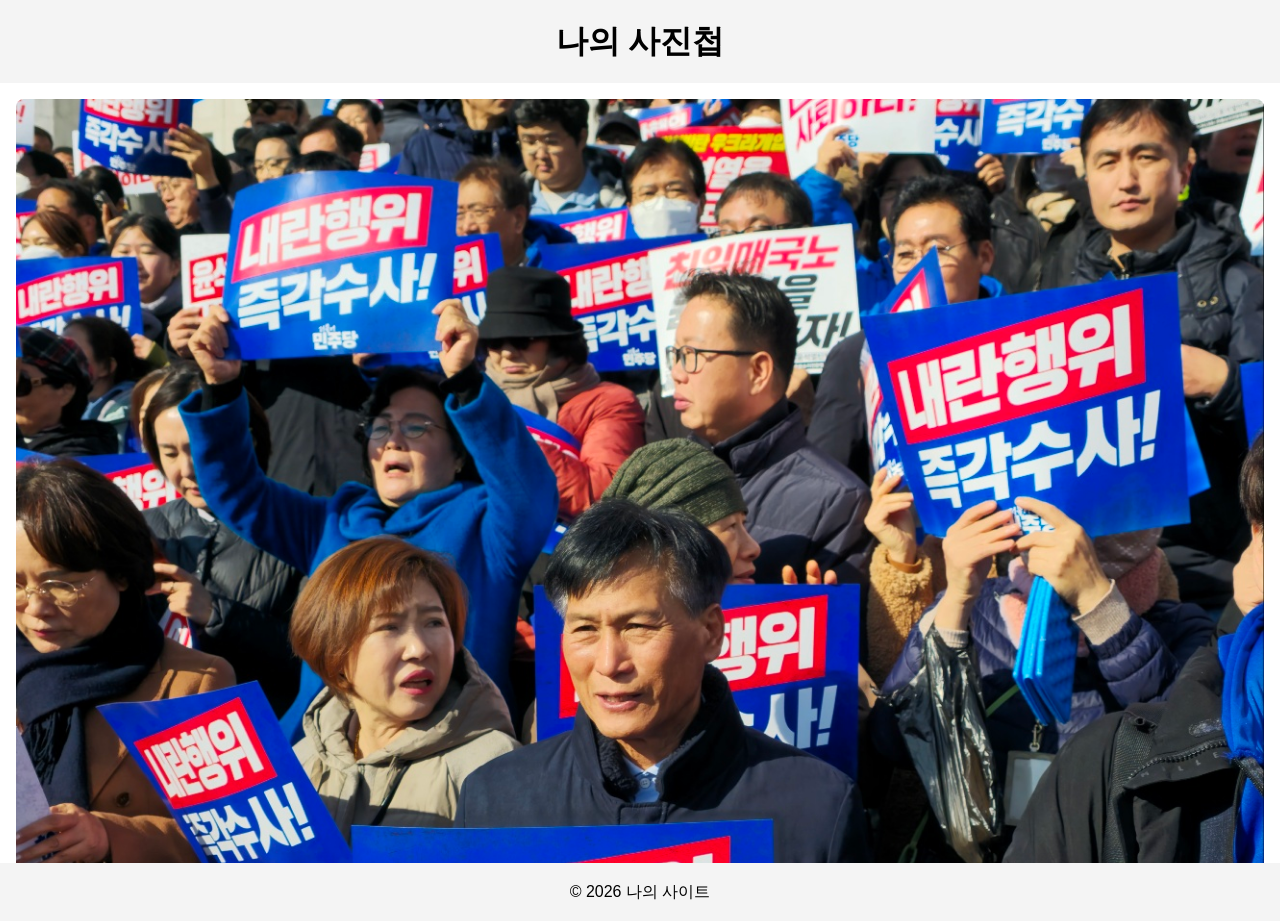
==== index.html @ a98eba6e "Add root index.html redirecting to /site" ====
<!DOCTYPE html>
<html lang="ko">
<head>
    <meta charset="UTF-8">
    <meta http-equiv="refresh" content="0; url=site/index.html">
    <title>Redirecting...</title>
</head>
<body>
    <p>페이지 이동 중입니다. <a href="site/index.html">여기</a>를 클릭하세요.</p>
</body>
</html>
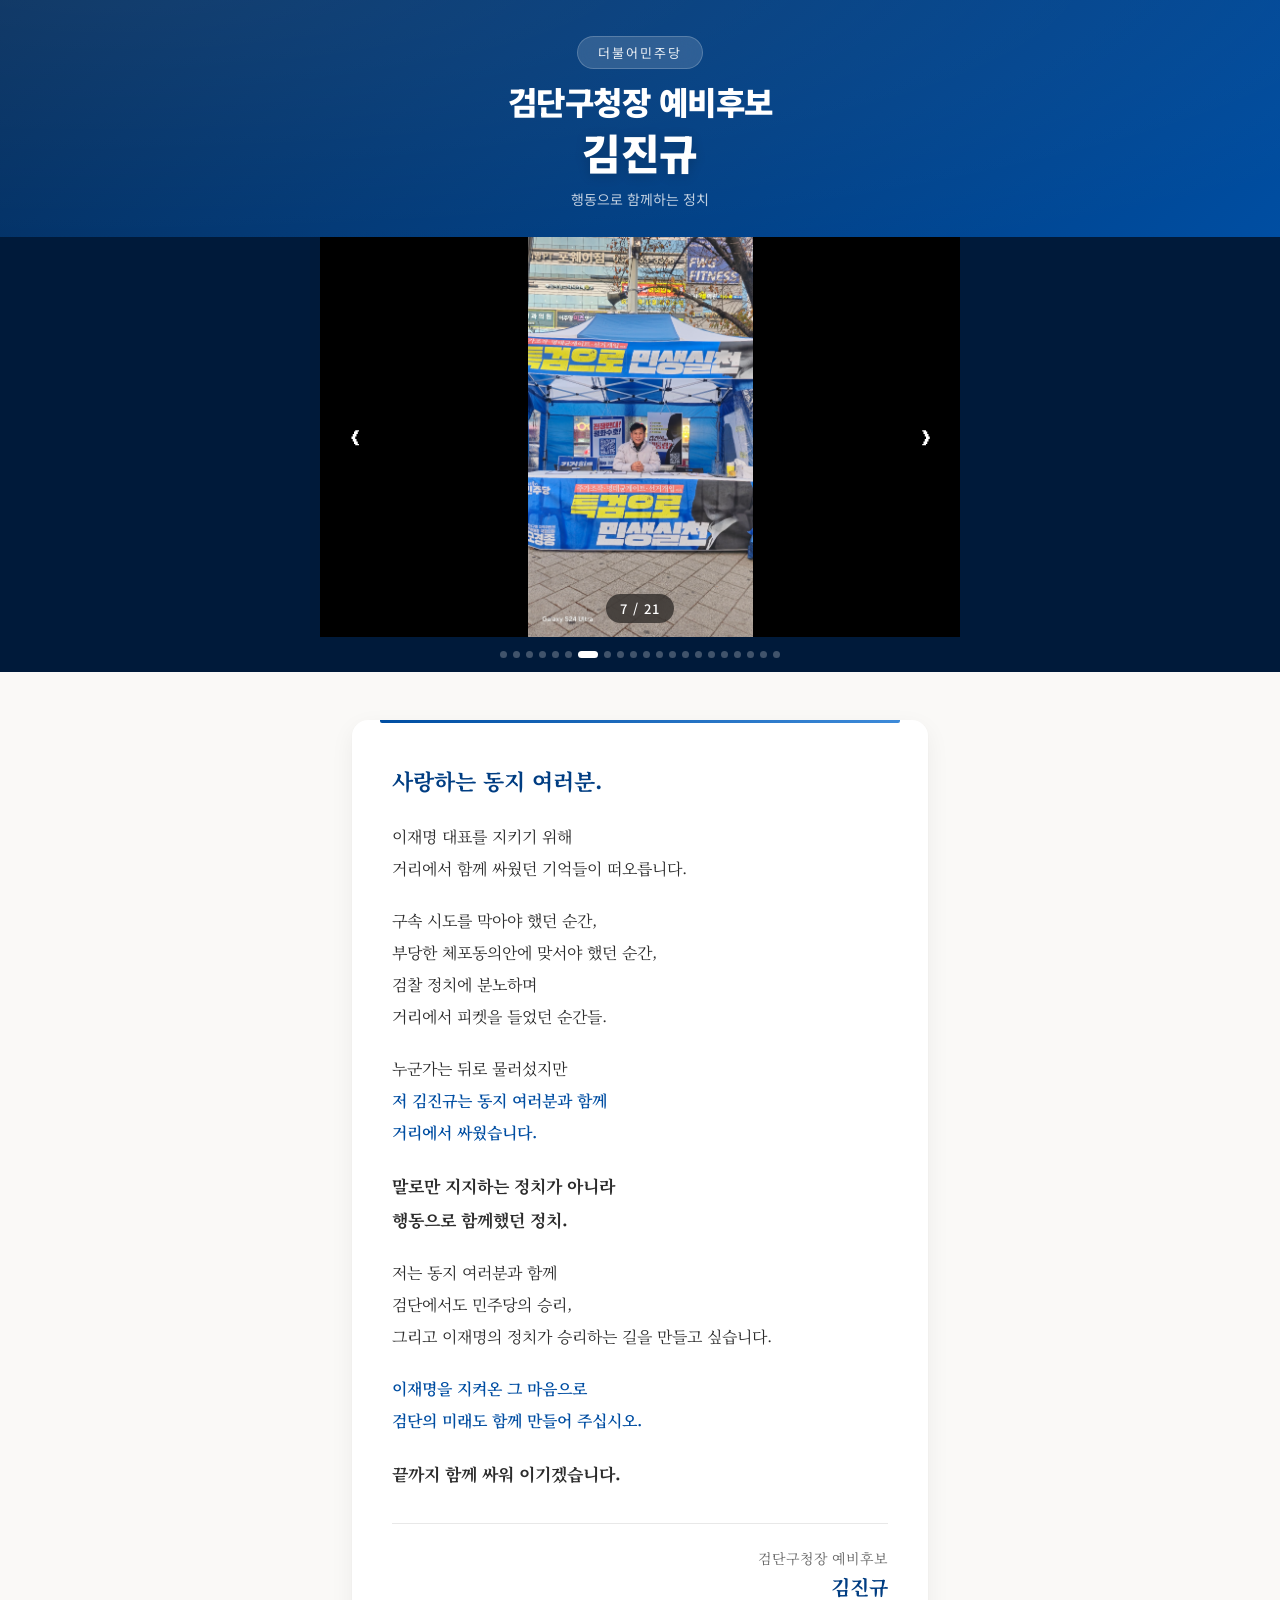
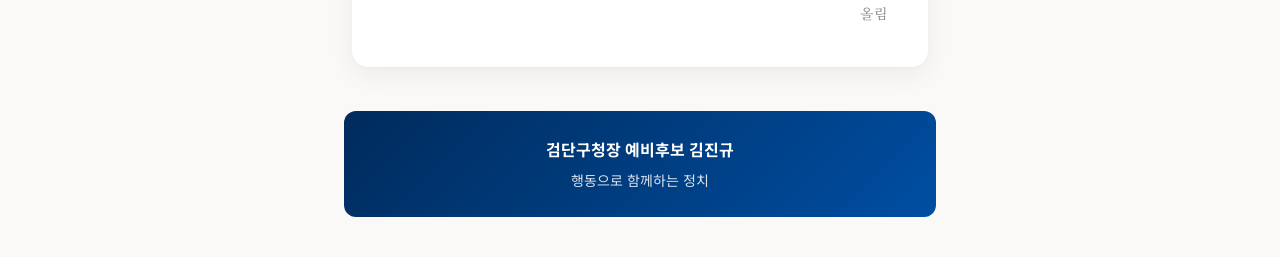
==== commit 3236449d: "검단구청장 예비후보 김진규 랜딩페이지 전면 리디자인 기존 site/ 하위 구조를 제거하고 루트 index.html 단일 파일로 재구성. 사진 슬라이더(스와이프/자동재생) + 동지 " ====
--- a/index.html
+++ b/index.html
@@ -2,10 +2,603 @@
 <html lang="ko">
 <head>
     <meta charset="UTF-8">
-    <meta http-equiv="refresh" content="0; url=site/index.html">
-    <title>Redirecting...</title>
+    <meta name="viewport" content="width=device-width, initial-scale=1.0, user-scalable=no">
+    <title>검단구청장 예비후보 김진규</title>
+    <meta name="description" content="행동으로 함께하는 정치 - 검단구청장 예비후보 김진규">
+    <meta property="og:title" content="검단구청장 예비후보 김진규">
+    <meta property="og:description" content="행동으로 함께하는 정치 - 끝까지 함께 싸워 이기겠습니다.">
+    <meta property="og:type" content="website">
+    <style>
+        @import url('https://fonts.googleapis.com/css2?family=Noto+Sans+KR:wght@400;500;700;900&family=Noto+Serif+KR:wght@400;600;700&display=swap');
+
+        * {
+            margin: 0;
+            padding: 0;
+            box-sizing: border-box;
+        }
+
+        :root {
+            --blue-900: #001a3a;
+            --blue-800: #002b5c;
+            --blue-700: #003d82;
+            --blue-600: #004EA2;
+            --blue-500: #1a6abf;
+            --blue-400: #3d8ad9;
+            --blue-100: #dbeafe;
+            --gold: #d4a843;
+            --warm-white: #faf9f7;
+        }
+
+        html {
+            scroll-behavior: smooth;
+        }
+
+        body {
+            font-family: 'Noto Sans KR', sans-serif;
+            background: var(--warm-white);
+            color: #1a1a1a;
+            overflow-x: hidden;
+            -webkit-font-smoothing: antialiased;
+        }
+
+        /* ===== HEADER ===== */
+        .header {
+            background: linear-gradient(135deg, var(--blue-800) 0%, var(--blue-600) 100%);
+            padding: 24px 20px 20px;
+            text-align: center;
+            position: relative;
+            overflow: hidden;
+        }
+
+        .header::before {
+            content: '';
+            position: absolute;
+            top: -50%;
+            left: -50%;
+            width: 200%;
+            height: 200%;
+            background: radial-gradient(ellipse at 30% 20%, rgba(255,255,255,0.08) 0%, transparent 60%);
+            pointer-events: none;
+        }
+
+        .header-badge {
+            display: inline-block;
+            background: rgba(255,255,255,0.15);
+            backdrop-filter: blur(10px);
+            border: 1px solid rgba(255,255,255,0.2);
+            border-radius: 50px;
+            padding: 6px 20px;
+            font-size: 13px;
+            color: rgba(255,255,255,0.9);
+            letter-spacing: 2px;
+            margin-bottom: 12px;
+        }
+
+        .header h1 {
+            font-family: 'Noto Sans KR', sans-serif;
+            font-weight: 900;
+            font-size: 28px;
+            color: #fff;
+            letter-spacing: -0.5px;
+            line-height: 1.3;
+        }
+
+        .header h1 .name {
+            font-size: 36px;
+            display: block;
+            margin-top: 2px;
+            text-shadow: 0 2px 12px rgba(0,0,0,0.2);
+        }
+
+        .header-sub {
+            margin-top: 10px;
+            font-size: 14px;
+            color: rgba(255,255,255,0.75);
+            font-weight: 400;
+        }
+
+        /* ===== SLIDER ===== */
+        .slider-section {
+            background: var(--blue-900);
+            position: relative;
+        }
+
+        .slider-container {
+            position: relative;
+            width: 100%;
+            max-width: 640px;
+            margin: 0 auto;
+            overflow: hidden;
+            touch-action: pan-y;
+            aspect-ratio: 4/3;
+            background: #000;
+        }
+
+        .slider-track {
+            display: flex;
+            transition: transform 0.4s cubic-bezier(0.25, 0.1, 0.25, 1);
+            height: 100%;
+        }
+
+        .slider-track.dragging {
+            transition: none;
+        }
+
+        .slide {
+            min-width: 100%;
+            height: 100%;
+            display: flex;
+            align-items: center;
+            justify-content: center;
+            background: #000;
+        }
+
+        .slide img {
+            width: 100%;
+            height: 100%;
+            object-fit: contain;
+            user-select: none;
+            -webkit-user-drag: none;
+        }
+
+        .slider-btn {
+            position: absolute;
+            top: 50%;
+            transform: translateY(-50%);
+            width: 44px;
+            height: 44px;
+            border-radius: 50%;
+            border: none;
+            background: rgba(0,0,0,0.45);
+            backdrop-filter: blur(8px);
+            color: #fff;
+            font-size: 20px;
+            cursor: pointer;
+            z-index: 10;
+            display: flex;
+            align-items: center;
+            justify-content: center;
+            transition: background 0.2s, transform 0.2s;
+        }
+
+        .slider-btn:hover {
+            background: rgba(0,0,0,0.7);
+            transform: translateY(-50%) scale(1.05);
+        }
+
+        .slider-btn:active {
+            transform: translateY(-50%) scale(0.95);
+        }
+
+        .slider-btn.prev { left: 12px; }
+        .slider-btn.next { right: 12px; }
+
+        .slider-counter {
+            position: absolute;
+            bottom: 14px;
+            left: 50%;
+            transform: translateX(-50%);
+            background: rgba(0,0,0,0.55);
+            backdrop-filter: blur(8px);
+            color: #fff;
+            font-size: 13px;
+            font-weight: 500;
+            padding: 5px 14px;
+            border-radius: 20px;
+            z-index: 10;
+            letter-spacing: 1px;
+        }
+
+        .slider-dots {
+            display: flex;
+            justify-content: center;
+            gap: 6px;
+            padding: 14px 20px;
+            background: var(--blue-900);
+            flex-wrap: wrap;
+        }
+
+        .slider-dot {
+            width: 7px;
+            height: 7px;
+            border-radius: 50%;
+            background: rgba(255,255,255,0.25);
+            border: none;
+            cursor: pointer;
+            transition: all 0.3s;
+            padding: 0;
+        }
+
+        .slider-dot.active {
+            background: #fff;
+            width: 20px;
+            border-radius: 4px;
+        }
+
+        /* ===== LETTER ===== */
+        .letter-section {
+            max-width: 640px;
+            margin: 0 auto;
+            padding: 40px 24px 20px;
+        }
+
+        .letter-card {
+            background: #fff;
+            border-radius: 16px;
+            padding: 36px 28px;
+            box-shadow:
+                0 1px 3px rgba(0,0,0,0.04),
+                0 8px 24px rgba(0,0,0,0.06);
+            position: relative;
+        }
+
+        .letter-card::before {
+            content: '';
+            position: absolute;
+            top: 0;
+            left: 28px;
+            right: 28px;
+            height: 3px;
+            background: linear-gradient(90deg, var(--blue-600), var(--blue-400));
+            border-radius: 0 0 2px 2px;
+        }
+
+        .letter-greeting {
+            font-family: 'Noto Serif KR', serif;
+            font-size: 22px;
+            font-weight: 700;
+            color: var(--blue-700);
+            margin-bottom: 24px;
+            line-height: 1.5;
+        }
+
+        .letter-body {
+            font-family: 'Noto Serif KR', serif;
+            font-size: 16px;
+            line-height: 2;
+            color: #2c2c2c;
+            word-break: keep-all;
+        }
+
+        .letter-body p {
+            margin-bottom: 20px;
+        }
+
+        .letter-body .highlight {
+            color: var(--blue-600);
+            font-weight: 600;
+        }
+
+        .letter-body .emphasis {
+            font-weight: 700;
+            font-size: 17px;
+        }
+
+        .letter-sign {
+            margin-top: 32px;
+            padding-top: 24px;
+            border-top: 1px solid #e8e8e8;
+            text-align: right;
+            font-family: 'Noto Serif KR', serif;
+        }
+
+        .letter-sign .role {
+            font-size: 14px;
+            color: #666;
+            margin-bottom: 4px;
+        }
+
+        .letter-sign .name {
+            font-size: 20px;
+            font-weight: 700;
+            color: var(--blue-700);
+        }
+
+        .letter-sign .olim {
+            font-size: 14px;
+            color: #888;
+            margin-top: 2px;
+        }
+
+        /* ===== FOOTER ===== */
+        .footer {
+            max-width: 640px;
+            margin: 0 auto;
+            padding: 20px 24px 40px;
+        }
+
+        .footer-inner {
+            background: linear-gradient(135deg, var(--blue-800), var(--blue-600));
+            border-radius: 12px;
+            padding: 24px;
+            text-align: center;
+            color: rgba(255,255,255,0.85);
+            font-size: 14px;
+            line-height: 1.8;
+        }
+
+        .footer-inner strong {
+            color: #fff;
+            font-size: 16px;
+            display: block;
+            margin-bottom: 4px;
+        }
+
+        /* ===== RESPONSIVE ===== */
+        @media (max-width: 420px) {
+            .header h1 { font-size: 22px; }
+            .header h1 .name { font-size: 30px; }
+            .letter-card { padding: 28px 22px; }
+            .letter-greeting { font-size: 20px; }
+            .letter-body { font-size: 15px; }
+            .slider-btn { width: 38px; height: 38px; font-size: 17px; }
+        }
+
+        @media (min-width: 641px) {
+            .slider-container { aspect-ratio: 16/10; }
+            .header { padding: 36px 20px 28px; }
+            .header h1 { font-size: 32px; }
+            .header h1 .name { font-size: 42px; }
+            .letter-section { padding: 48px 32px 24px; }
+            .letter-card { padding: 44px 40px; }
+        }
+
+        /* Preload animation */
+        .fade-in {
+            opacity: 0;
+            transform: translateY(20px);
+            animation: fadeUp 0.6s ease forwards;
+        }
+
+        .fade-in.delay-1 { animation-delay: 0.15s; }
+        .fade-in.delay-2 { animation-delay: 0.3s; }
+
+        @keyframes fadeUp {
+            to {
+                opacity: 1;
+                transform: translateY(0);
+            }
+        }
+    </style>
 </head>
 <body>
-    <p>페이지 이동 중입니다. <a href="site/index.html">여기</a>를 클릭하세요.</p>
+
+    <!-- HEADER -->
+    <header class="header">
+        <div class="header-badge">더불어민주당</div>
+        <h1>
+            검단구청장 예비후보
+            <span class="name">김진규</span>
+        </h1>
+        <p class="header-sub">행동으로 함께하는 정치</p>
+    </header>
+
+    <!-- PHOTO SLIDER -->
+    <section class="slider-section">
+        <div class="slider-container" id="slider">
+            <div class="slider-track" id="sliderTrack">
+                <div class="slide"><img src="images/KakaoTalk_20260310_152317696.jpg" alt="거리에서 함께한 순간 1" loading="eager"></div>
+                <div class="slide"><img src="images/KakaoTalk_20260310_152317696_01.jpg" alt="거리에서 함께한 순간 2" loading="lazy"></div>
+                <div class="slide"><img src="images/KakaoTalk_20260310_152317696_02.jpg" alt="거리에서 함께한 순간 3" loading="lazy"></div>
+                <div class="slide"><img src="images/KakaoTalk_20260310_152317696_03.jpg" alt="거리에서 함께한 순간 4" loading="lazy"></div>
+                <div class="slide"><img src="images/KakaoTalk_20260310_152317696_04.jpg" alt="거리에서 함께한 순간 5" loading="lazy"></div>
+                <div class="slide"><img src="images/KakaoTalk_20260310_152317696_05.jpg" alt="거리에서 함께한 순간 6" loading="lazy"></div>
+                <div class="slide"><img src="images/KakaoTalk_20260310_152317696_06.jpg" alt="거리에서 함께한 순간 7" loading="lazy"></div>
+                <div class="slide"><img src="images/KakaoTalk_20260310_152317696_07.jpg" alt="거리에서 함께한 순간 8" loading="lazy"></div>
+                <div class="slide"><img src="images/KakaoTalk_20260310_152317696_08.jpg" alt="거리에서 함께한 순간 9" loading="lazy"></div>
+                <div class="slide"><img src="images/KakaoTalk_20260310_152317696_09.jpg" alt="거리에서 함께한 순간 10" loading="lazy"></div>
+                <div class="slide"><img src="images/KakaoTalk_20260310_152317696_10.jpg" alt="거리에서 함께한 순간 11" loading="lazy"></div>
+                <div class="slide"><img src="images/KakaoTalk_20260310_152317696_11.jpg" alt="거리에서 함께한 순간 12" loading="lazy"></div>
+                <div class="slide"><img src="images/KakaoTalk_20260310_152317696_12.jpg" alt="거리에서 함께한 순간 13" loading="lazy"></div>
+                <div class="slide"><img src="images/KakaoTalk_20260310_152317696_13.jpg" alt="거리에서 함께한 순간 14" loading="lazy"></div>
+                <div class="slide"><img src="images/KakaoTalk_20260310_152317696_14.jpg" alt="거리에서 함께한 순간 15" loading="lazy"></div>
+                <div class="slide"><img src="images/KakaoTalk_20260310_152317696_15.jpg" alt="거리에서 함께한 순간 16" loading="lazy"></div>
+                <div class="slide"><img src="images/KakaoTalk_20260310_152317696_16.jpg" alt="거리에서 함께한 순간 17" loading="lazy"></div>
+                <div class="slide"><img src="images/KakaoTalk_20260310_152317696_17.jpg" alt="거리에서 함께한 순간 18" loading="lazy"></div>
+                <div class="slide"><img src="images/KakaoTalk_20260310_152317696_18.jpg" alt="거리에서 함께한 순간 19" loading="lazy"></div>
+                <div class="slide"><img src="images/KakaoTalk_20260310_152317696_19.jpg" alt="거리에서 함께한 순간 20" loading="lazy"></div>
+                <div class="slide"><img src="images/KakaoTalk_20260310_152317696_20.jpg" alt="거리에서 함께한 순간 21" loading="lazy"></div>
+            </div>
+            <button class="slider-btn prev" id="prevBtn" aria-label="이전 사진">&#10094;</button>
+            <button class="slider-btn next" id="nextBtn" aria-label="다음 사진">&#10095;</button>
+            <div class="slider-counter" id="counter">1 / 21</div>
+        </div>
+        <div class="slider-dots" id="dots"></div>
+    </section>
+
+    <!-- LETTER -->
+    <section class="letter-section">
+        <div class="letter-card fade-in">
+            <div class="letter-greeting">
+                사랑하는 동지 여러분.
+            </div>
+            <div class="letter-body">
+                <p>
+                    이재명 대표를 지키기 위해<br>
+                    거리에서 함께 싸웠던 기억들이 떠오릅니다.
+                </p>
+                <p>
+                    구속 시도를 막아야 했던 순간,<br>
+                    부당한 체포동의안에 맞서야 했던 순간,<br>
+                    검찰 정치에 분노하며<br>
+                    거리에서 피켓을 들었던 순간들.
+                </p>
+                <p>
+                    누군가는 뒤로 물러섰지만<br>
+                    <span class="highlight">저 김진규는 동지 여러분과 함께<br>
+                    거리에서 싸웠습니다.</span>
+                </p>
+                <p class="emphasis">
+                    말로만 지지하는 정치가 아니라<br>
+                    행동으로 함께했던 정치.
+                </p>
+                <p>
+                    저는 동지 여러분과 함께<br>
+                    검단에서도 민주당의 승리,<br>
+                    그리고 이재명의 정치가 승리하는 길을 만들고 싶습니다.
+                </p>
+                <p>
+                    <span class="highlight">이재명을 지켜온 그 마음으로<br>
+                    검단의 미래도 함께 만들어 주십시오.</span>
+                </p>
+                <p class="emphasis">
+                    끝까지 함께 싸워 이기겠습니다.
+                </p>
+            </div>
+            <div class="letter-sign">
+                <div class="role">검단구청장 예비후보</div>
+                <div class="name">김진규</div>
+                <div class="olim">올림</div>
+            </div>
+        </div>
+    </section>
+
+    <!-- FOOTER -->
+    <footer class="footer">
+        <div class="footer-inner fade-in delay-2">
+            <strong>검단구청장 예비후보 김진규</strong>
+            행동으로 함께하는 정치
+        </div>
+    </footer>
+
+    <script>
+        (function() {
+            const track = document.getElementById('sliderTrack');
+            const slider = document.getElementById('slider');
+            const counter = document.getElementById('counter');
+            const dotsContainer = document.getElementById('dots');
+            const totalSlides = 21;
+            let currentIndex = 0;
+            let startX = 0;
+            let currentTranslate = 0;
+            let prevTranslate = 0;
+            let isDragging = false;
+            let animationId = null;
+            let autoPlayTimer = null;
+
+            // Create dots
+            for (let i = 0; i < totalSlides; i++) {
+                const dot = document.createElement('button');
+                dot.className = 'slider-dot' + (i === 0 ? ' active' : '');
+                dot.setAttribute('aria-label', '사진 ' + (i + 1));
+                dot.addEventListener('click', function() { goTo(i); });
+                dotsContainer.appendChild(dot);
+            }
+
+            function updateUI() {
+                counter.textContent = (currentIndex + 1) + ' / ' + totalSlides;
+                const dots = dotsContainer.querySelectorAll('.slider-dot');
+                dots.forEach(function(d, i) {
+                    d.className = 'slider-dot' + (i === currentIndex ? ' active' : '');
+                });
+            }
+
+            function goTo(index) {
+                if (index < 0) index = totalSlides - 1;
+                if (index >= totalSlides) index = 0;
+                currentIndex = index;
+                const offset = -currentIndex * slider.offsetWidth;
+                track.style.transform = 'translateX(' + offset + 'px)';
+                prevTranslate = offset;
+                updateUI();
+                resetAutoPlay();
+            }
+
+            // Navigation buttons
+            document.getElementById('prevBtn').addEventListener('click', function() { goTo(currentIndex - 1); });
+            document.getElementById('nextBtn').addEventListener('click', function() { goTo(currentIndex + 1); });
+
+            // Touch / Mouse events
+            function getPositionX(e) {
+                return e.type.includes('mouse') ? e.pageX : e.touches[0].clientX;
+            }
+
+            function touchStart(e) {
+                isDragging = true;
+                startX = getPositionX(e);
+                track.classList.add('dragging');
+                if (animationId) cancelAnimationFrame(animationId);
+                clearAutoPlay();
+            }
+
+            function touchMove(e) {
+                if (!isDragging) return;
+                var currentX = getPositionX(e);
+                var diff = currentX - startX;
+                currentTranslate = prevTranslate + diff;
+                track.style.transform = 'translateX(' + currentTranslate + 'px)';
+            }
+
+            function touchEnd() {
+                isDragging = false;
+                track.classList.remove('dragging');
+                var movedBy = currentTranslate - prevTranslate;
+                var threshold = slider.offsetWidth * 0.15;
+                if (movedBy < -threshold) {
+                    goTo(currentIndex + 1);
+                } else if (movedBy > threshold) {
+                    goTo(currentIndex - 1);
+                } else {
+                    goTo(currentIndex);
+                }
+            }
+
+            slider.addEventListener('touchstart', touchStart, { passive: true });
+            slider.addEventListener('touchmove', touchMove, { passive: true });
+            slider.addEventListener('touchend', touchEnd);
+            slider.addEventListener('mousedown', touchStart);
+            slider.addEventListener('mousemove', touchMove);
+            slider.addEventListener('mouseup', touchEnd);
+            slider.addEventListener('mouseleave', function() {
+                if (isDragging) touchEnd();
+            });
+
+            // Prevent image drag
+            slider.addEventListener('dragstart', function(e) { e.preventDefault(); });
+
+            // Keyboard navigation
+            document.addEventListener('keydown', function(e) {
+                if (e.key === 'ArrowLeft') goTo(currentIndex - 1);
+                if (e.key === 'ArrowRight') goTo(currentIndex + 1);
+            });
+
+            // Auto play
+            function startAutoPlay() {
+                autoPlayTimer = setInterval(function() {
+                    goTo(currentIndex + 1);
+                }, 4000);
+            }
+
+            function clearAutoPlay() {
+                if (autoPlayTimer) clearInterval(autoPlayTimer);
+            }
+
+            function resetAutoPlay() {
+                clearAutoPlay();
+                startAutoPlay();
+            }
+
+            startAutoPlay();
+
+            // Handle resize
+            window.addEventListener('resize', function() {
+                goTo(currentIndex);
+            });
+
+            // Intersection Observer for fade-in
+            var observer = new IntersectionObserver(function(entries) {
+                entries.forEach(function(entry) {
+                    if (entry.isIntersecting) {
+                        entry.target.style.animationPlayState = 'running';
+                    }
+                });
+            }, { threshold: 0.1 });
+
+            document.querySelectorAll('.fade-in').forEach(function(el) {
+                el.style.animationPlayState = 'paused';
+                observer.observe(el);
+            });
+        })();
+    </script>
 </body>
-</html>+</html>
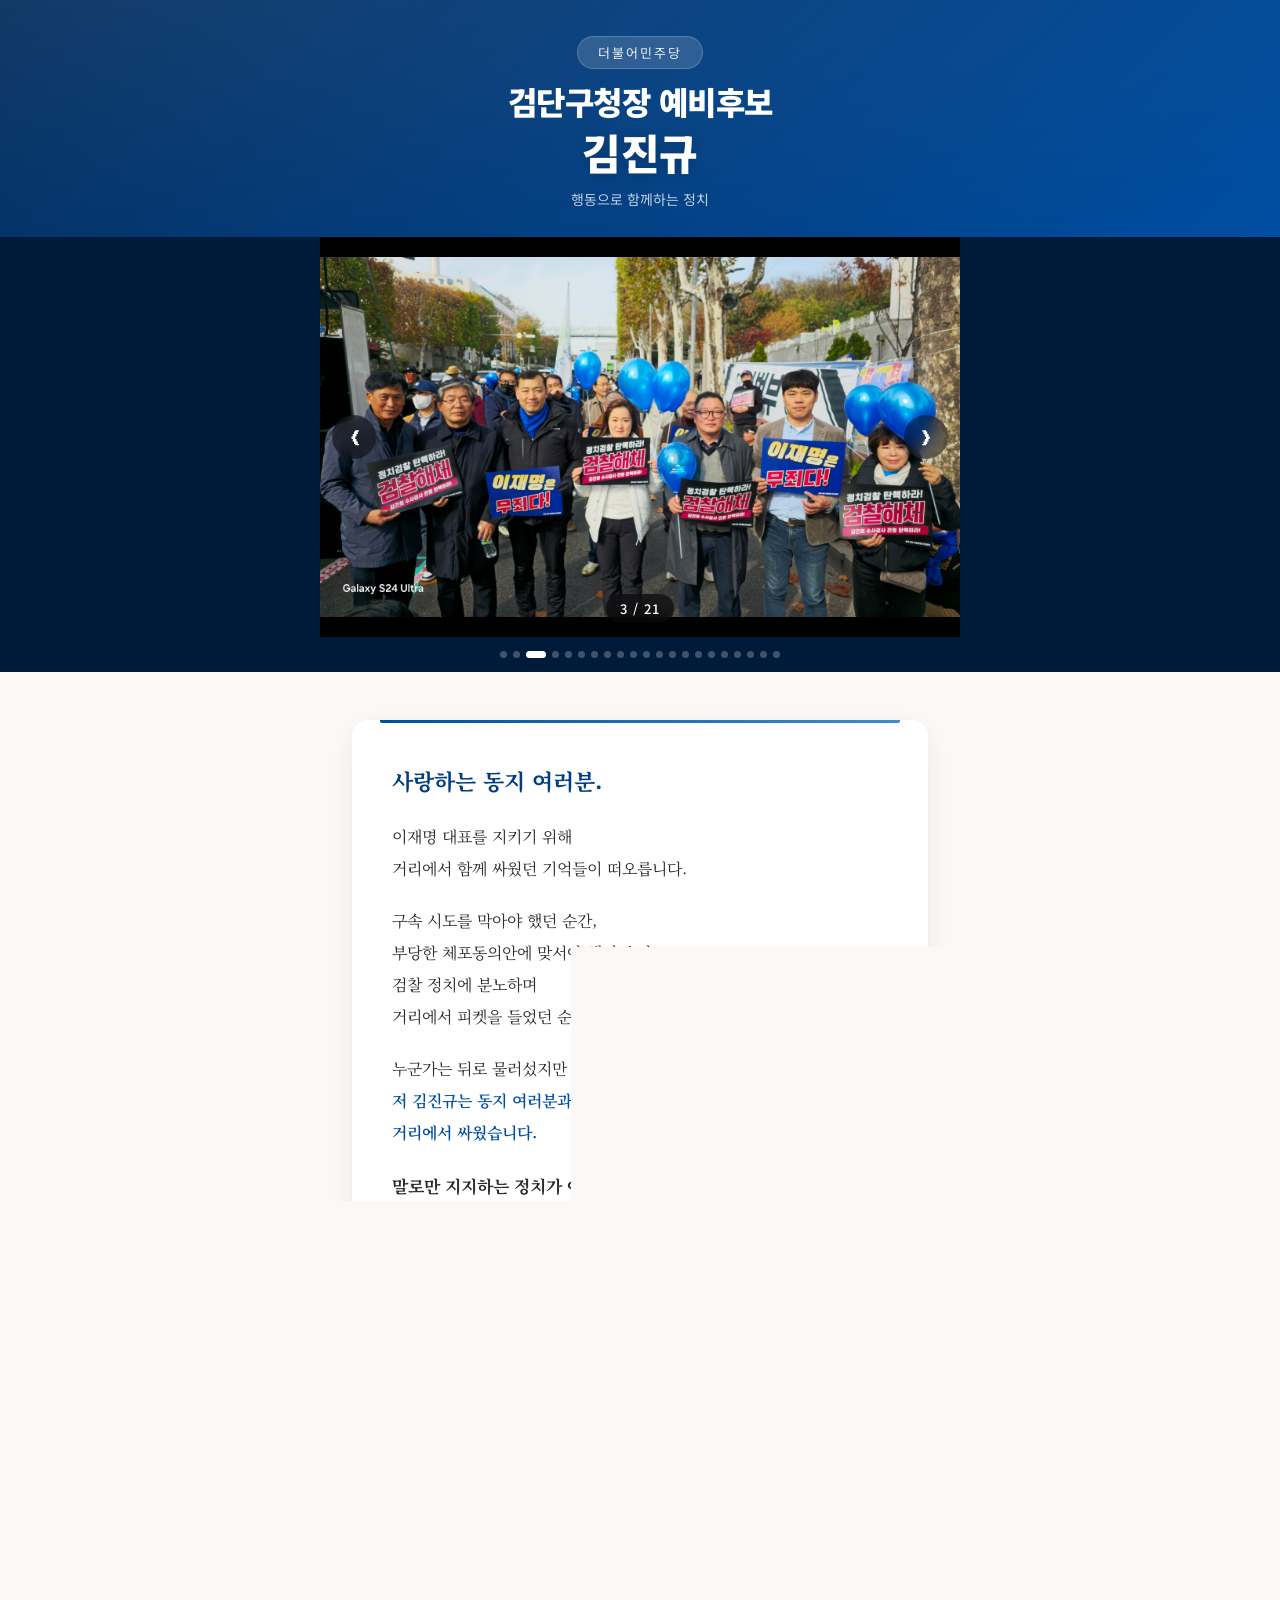
==== commit 0f747f1d: "Update text for clarity and engagement" ====
--- a/index.html
+++ b/index.html
@@ -435,11 +435,11 @@
                 <p>
                     저는 동지 여러분과 함께<br>
                     검단에서도 민주당의 승리,<br>
-                    그리고 이재명의 정치가 승리하는 길을 만들고 싶습니다.
+                    그리고 이재명의 정치가 성공하는 길을 만들고 싶습니다.
                 </p>
                 <p>
                     <span class="highlight">이재명을 지켜온 그 마음으로<br>
-                    검단의 미래도 함께 만들어 주십시오.</span>
+                    검단의 미래도 함께 만들어가겠습니다.</span>
                 </p>
                 <p class="emphasis">
                     끝까지 함께 싸워 이기겠습니다.
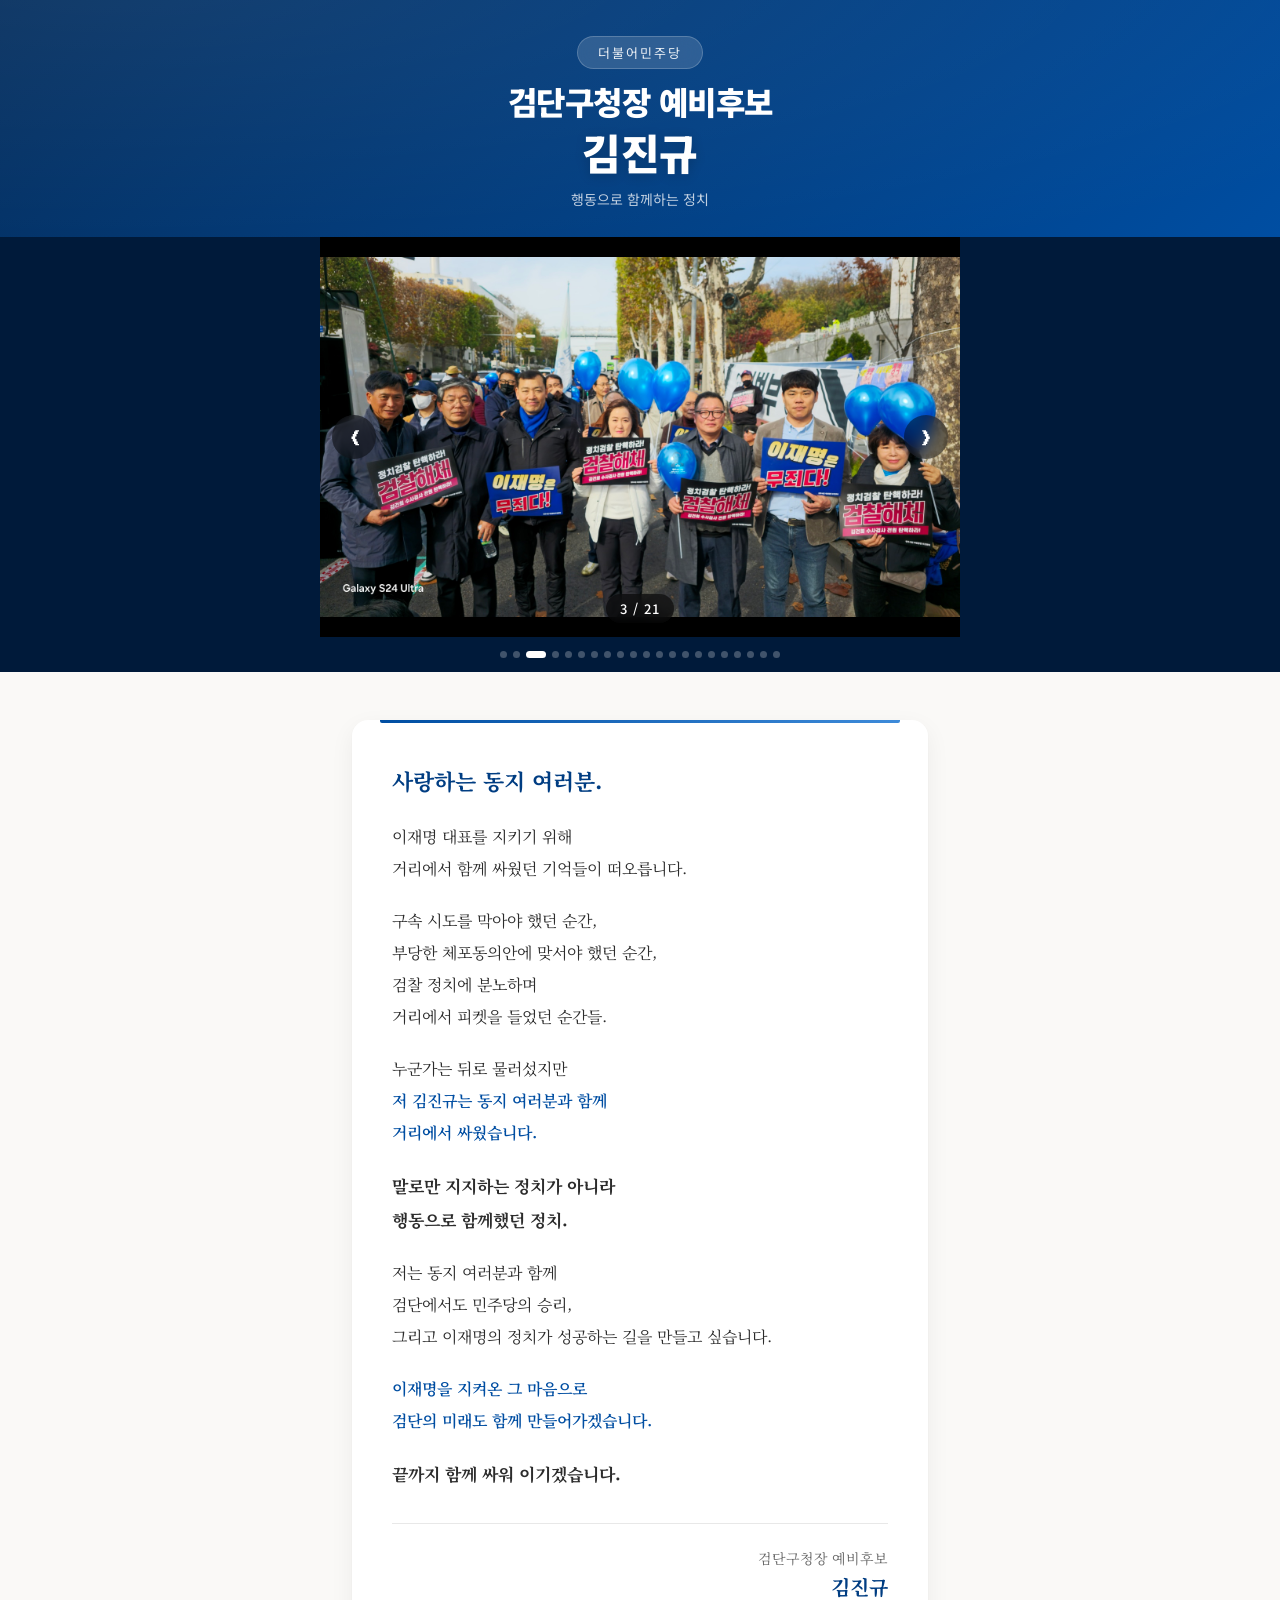
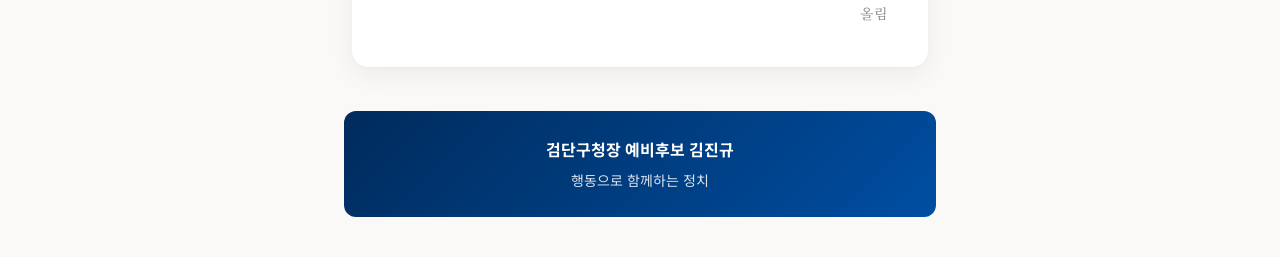
==== commit 5b6dd11d: "Update title and OG title in index.html" ====
--- a/index.html
+++ b/index.html
@@ -3,9 +3,9 @@
 <head>
     <meta charset="UTF-8">
     <meta name="viewport" content="width=device-width, initial-scale=1.0, user-scalable=no">
-    <title>검단구청장 예비후보 김진규</title>
+    <title>이재명과 함께 김진규</title>
     <meta name="description" content="행동으로 함께하는 정치 - 검단구청장 예비후보 김진규">
-    <meta property="og:title" content="검단구청장 예비후보 김진규">
+    <meta property="og:title" content="이재명과 함께 김진규">
     <meta property="og:description" content="행동으로 함께하는 정치 - 끝까지 함께 싸워 이기겠습니다.">
     <meta property="og:type" content="website">
     <style>
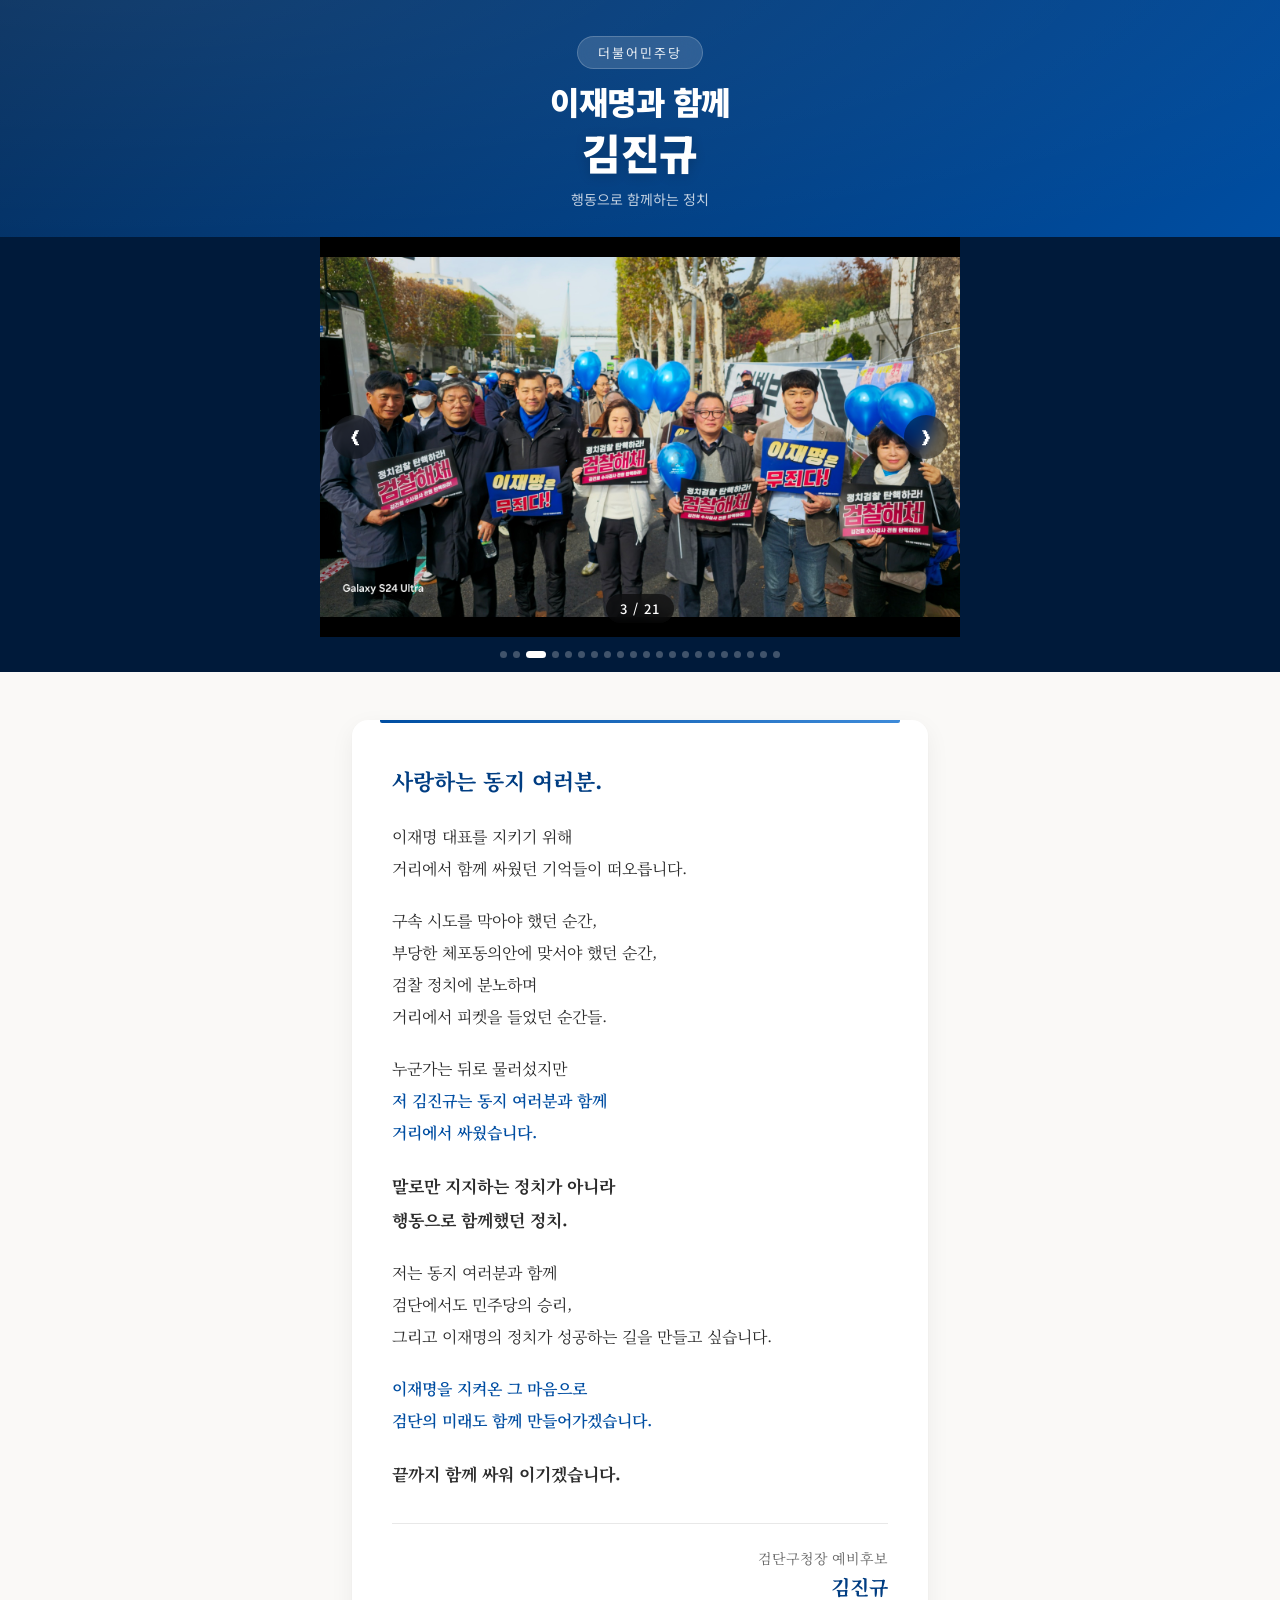
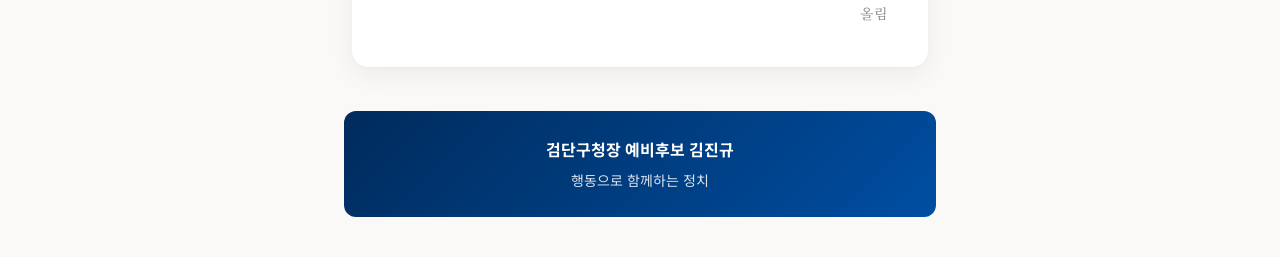
==== commit 1f672c33: "Update header title to include '이재명과 함께'" ====
--- a/index.html
+++ b/index.html
@@ -367,7 +367,7 @@
     <header class="header">
         <div class="header-badge">더불어민주당</div>
         <h1>
-            검단구청장 예비후보
+            이재명과 함께
             <span class="name">김진규</span>
         </h1>
         <p class="header-sub">행동으로 함께하는 정치</p>
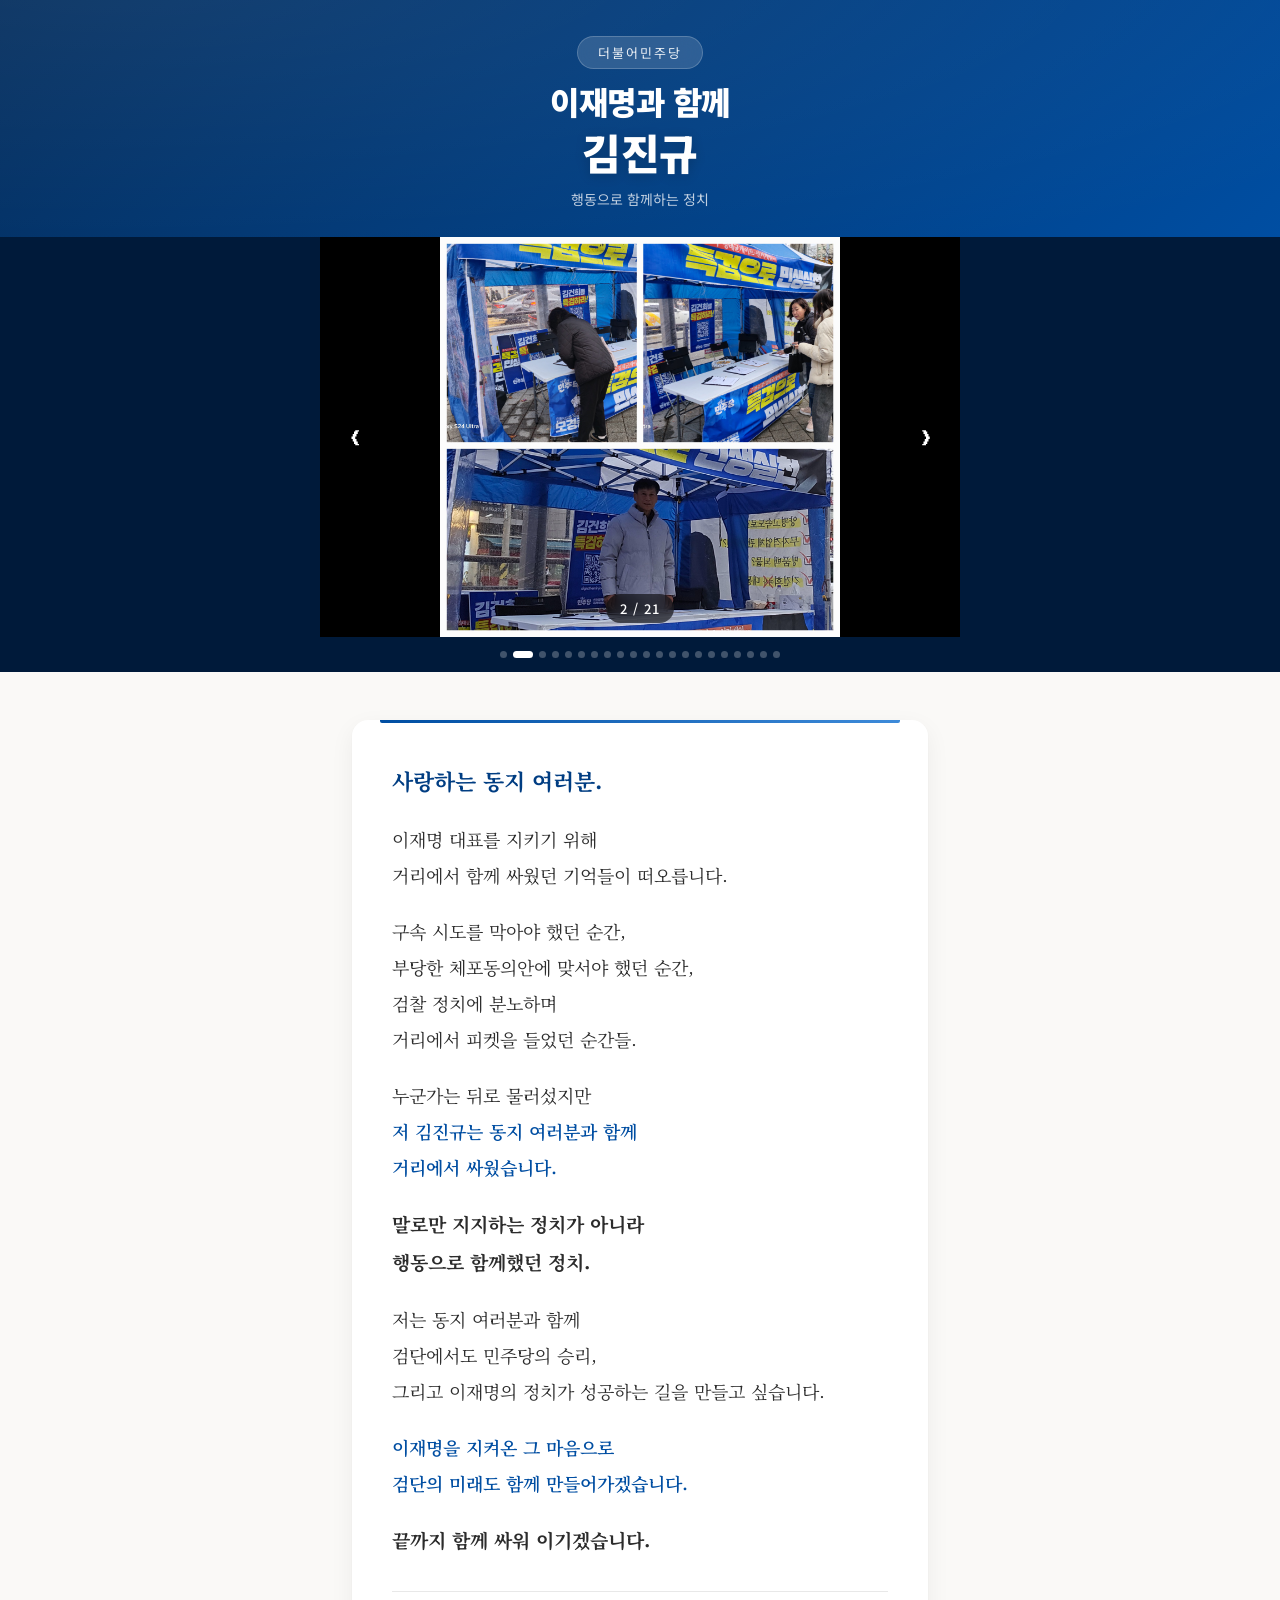
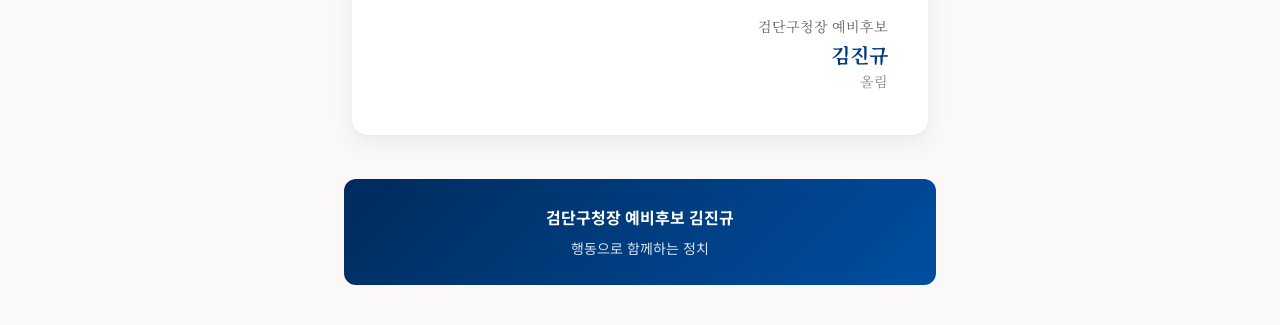
==== commit 4c036498: "Increase font sizes in letter body and emphasis" ====
--- a/index.html
+++ b/index.html
@@ -254,7 +254,7 @@
 
         .letter-body {
             font-family: 'Noto Serif KR', serif;
-            font-size: 16px;
+            font-size: 18px;
             line-height: 2;
             color: #2c2c2c;
             word-break: keep-all;
@@ -271,7 +271,7 @@
 
         .letter-body .emphasis {
             font-weight: 700;
-            font-size: 17px;
+            font-size: 19px;
         }
 
         .letter-sign {
